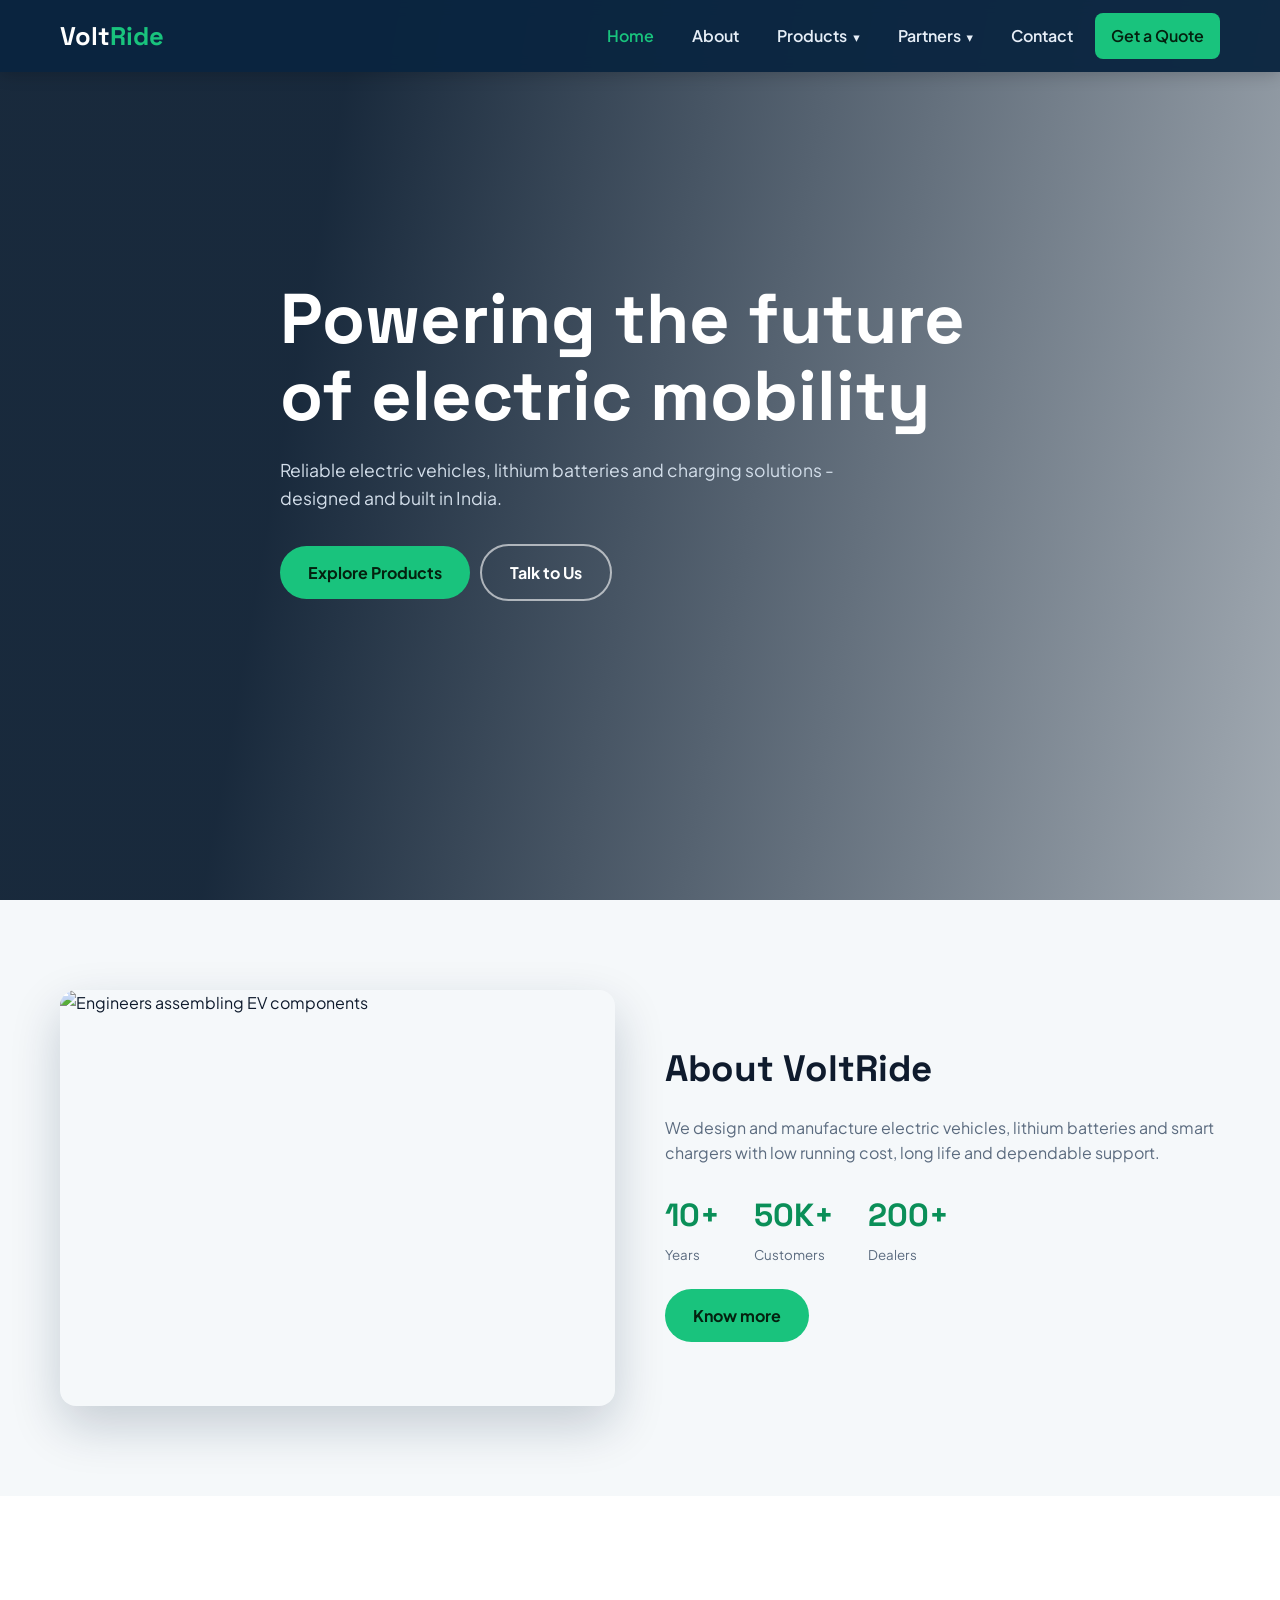
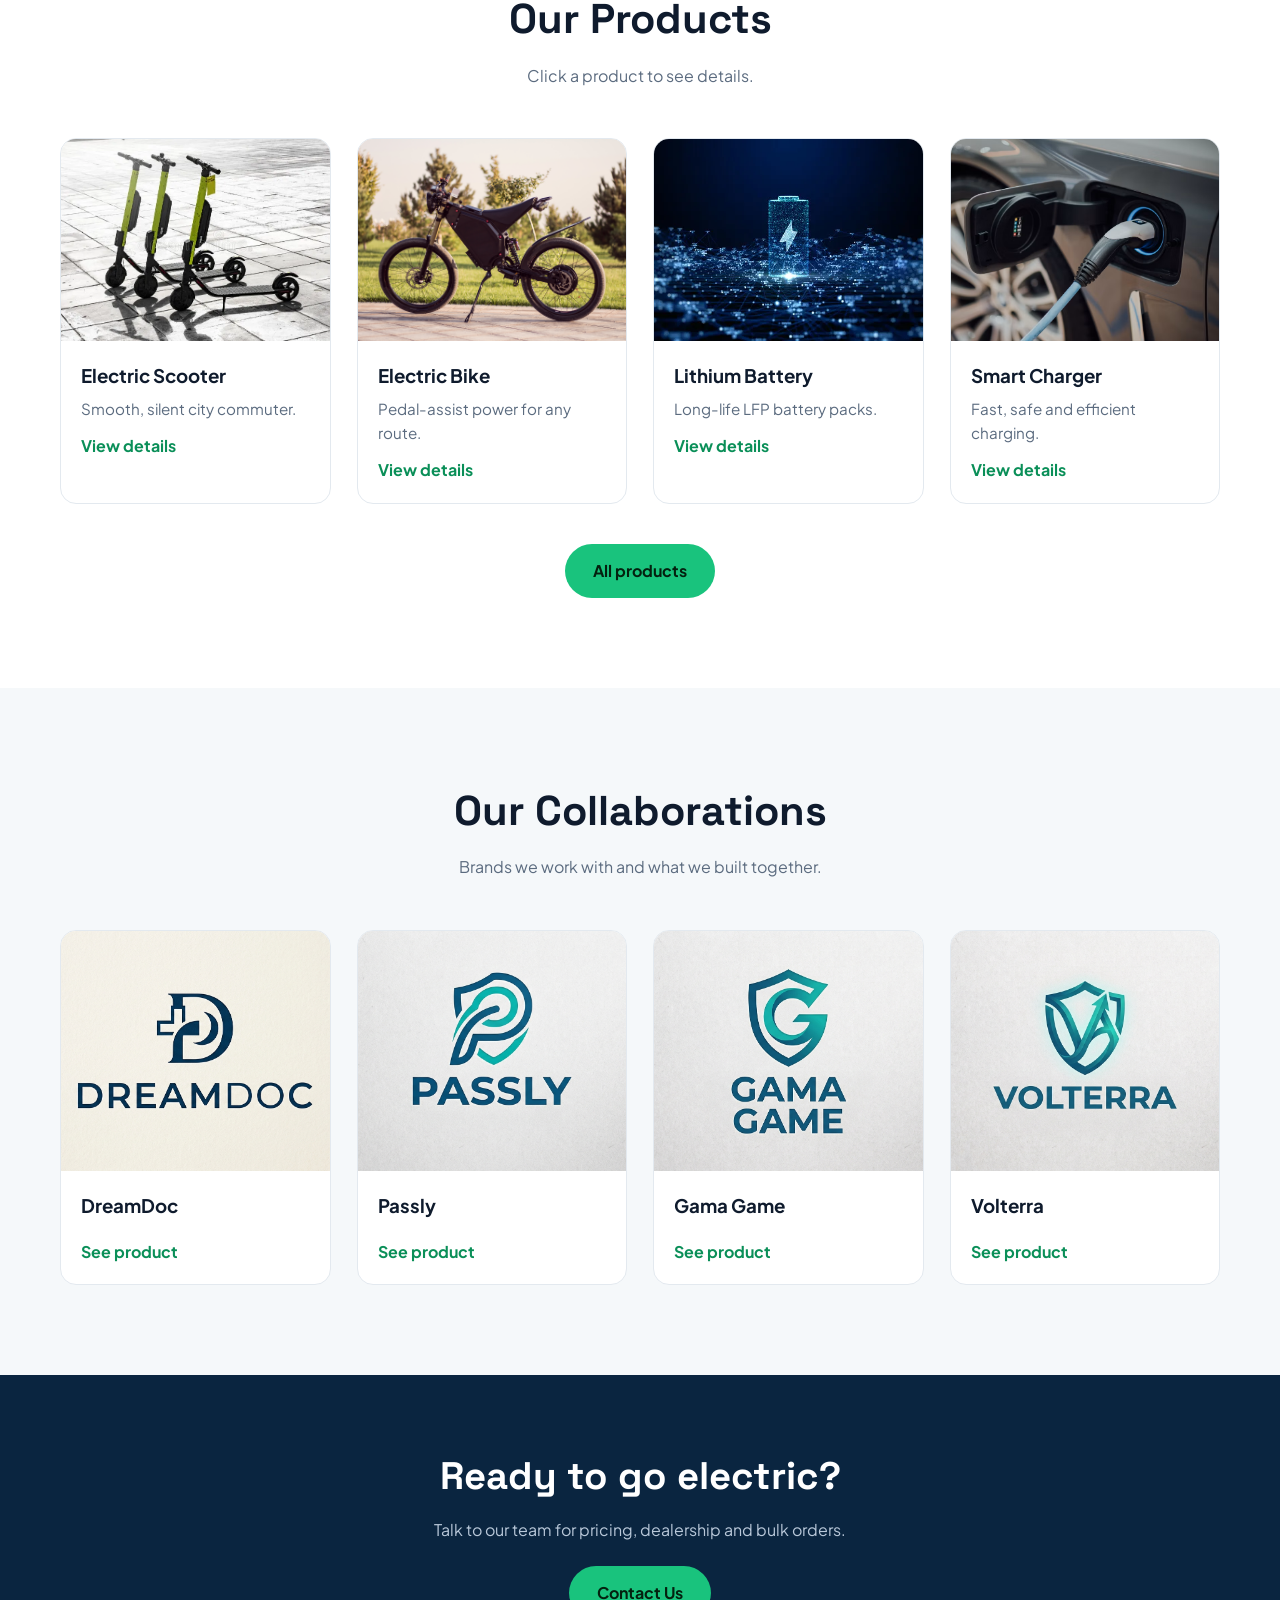
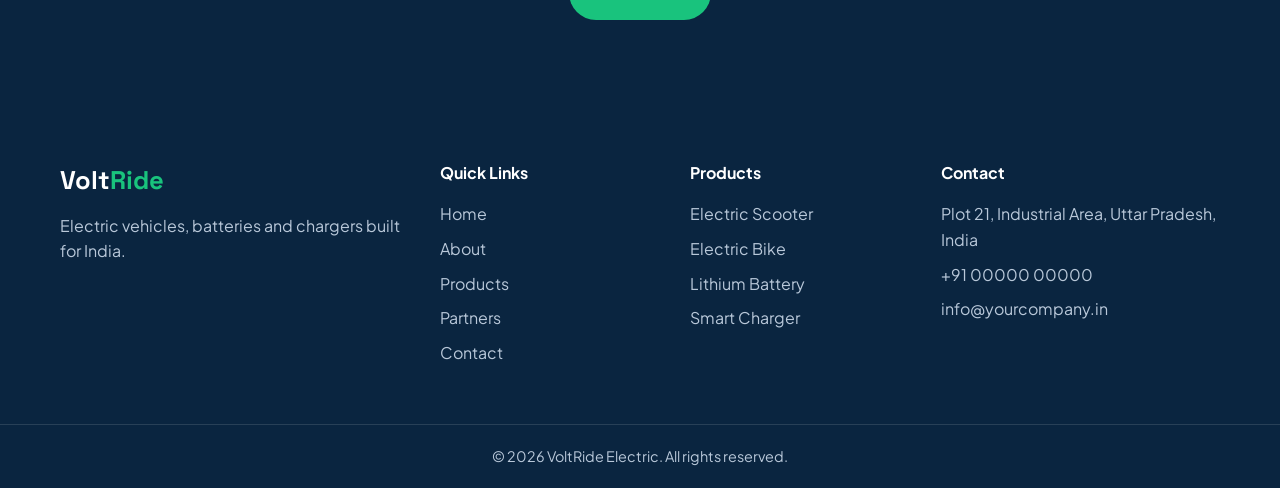
==== index.html @ cf6c4d72 "Initial website upload" ====
<!DOCTYPE html>
<html lang="en">

<head>
   <meta charset="UTF-8">
   <meta name="viewport" content="width=device-width, initial-scale=1">
   <title>Home | VoltRide Electric</title>
   <meta name="description"
      content="VoltRide Electric - electric scooters, bikes, lithium batteries and chargers made in India.">
   <link rel="preconnect" href="https://fonts.googleapis.com">
   <link
      href="https://fonts.googleapis.com/css2?family=Plus+Jakarta+Sans:wght@400;500;700&family=Space+Grotesk:wght@500;700&display=swap"
      rel="stylesheet">
   <link rel="stylesheet" href="style.css">
</head>

<body>
   <header>
      <div class="wrap nav"><a href="index.html" class="logo">Volt<span>Ride</span></a>
         <input type="checkbox" id="nav-toggle" aria-label="Menu"><label for="nav-toggle"
            class="burger"><span></span><span></span><span></span></label>
         <ul class="menu">
            <li><a href="index.html" class="active">Home</a></li>
            <li><a href="about.html">About</a></li>
            <li class="has-drop"><a href="products.html">Products</a>
               <div class="drop"><a href="products.html#p1">Electric Scooter</a><a href="products.html#p2">Electric
                     Bike</a><a href="products.html#p3">Lithium Battery</a><a href="products.html#p4">Smart Charger</a>
               </div>
            </li>
            <li class="has-drop"><a href="partners.html">Partners</a>
               <div class="drop"><a href="partners.html#b1">DreamDoc</a><a href="partners.html#b2">Passly</a><a
                     href="partners.html#b3">Gama Game</a><a href="partners.html#b4">volterra</a></div>
            </li>
            <li><a href="contact.html">Contact</a></li>
            <li><a href="contact.html" class="cta">Get a Quote</a></li>
         </ul>
      </div>
   </header>
   <section class="hero">
      <div class="wrap">
         <h1>Powering the future of electric mobility</h1>
         <p>Reliable electric vehicles, lithium batteries and charging solutions - designed and built in India.</p><a
            href="products.html" class="btn">Explore Products</a><a href="contact.html" class="btn ghost">Talk to Us</a>
      </div>
   </section>
   <section>
      <div class="wrap about"><img
            src="https://images.unsplash.com/photo-1581092160562-40aa08e78837?auto=format&fit=crop&w=1000&q=80"
            alt="Engineers assembling EV components" loading="lazy">
         <div>
            <h2>About VoltRide</h2>
            <p>We design and manufacture electric vehicles, lithium batteries and smart chargers with low running cost,
               long life and dependable support.</p>
            <div class="stats">
               <div><b>10+</b><small>Years</small></div>
               <div><b>50K+</b><small>Customers</small></div>
               <div><b>200+</b><small>Dealers</small></div>
            </div>
            <p style="margin-top:22px"><a class="btn" href="about.html">Know more</a></p>
         </div>
      </div>
   </section>
   <section class="alt">
      <div class="wrap">
         <div class="title">
            <h2>Our Products</h2>
            <p>Click a product to see details.</p>
         </div>
         <div class="grid"><a class="card" href="products.html#p1"><img
                  src="images/scoter.webp"
                  alt="Electric Scooter" loading="lazy">
               <div>
                  <h3>Electric Scooter</h3>
                  <p>Smooth, silent city commuter.</p><em>View details</em>
               </div>
            </a><a class="card" href="products.html#p2"><img
                  src="images/bike.jpg"
                  alt="Electric Bike" loading="lazy">
               <div>
                  <h3>Electric Bike</h3>
                  <p>Pedal-assist power for any route.</p><em>View details</em>
               </div>
            </a><a class="card" href="products.html#p3"><img
                  src="images/lithim.webp"
                  alt="Lithium Battery" loading="lazy">
               <div>
                  <h3>Lithium Battery</h3>
                  <p>Long-life LFP battery packs.</p><em>View details</em>
               </div>
            </a><a class="card" href="products.html#p4"><img
                  src="images/charger.avif"
                  alt="Smart Charger" loading="lazy">
               <div>
                  <h3>Smart Charger</h3>
                  <p>Fast, safe and efficient charging.</p><em>View details</em>
               </div>
            </a></div>
         <div class="more"><a class="btn" href="products.html">All products</a></div>
      </div>
   </section>
   <section>
      <div class="wrap">
         <div class="title">
            <h2>Our Collaborations</h2>
            <p>Brands we work with and what we built together.</p>
         </div>
         <div class="grid"><a class="card brand" href="partners.html#b1"><img
                  src="images/dreamdoc.png" alt="Brand Alpha logo"
                  loading="lazy">
               <div>
                  <h3>DreamDoc</h3><em>See product</em>
               </div>
            </a><a class="card brand" href="partners.html#b2"><img
                  src="images/passly.png" alt="Brand Beta logo" loading="lazy">
               <div>
                  <h3>Passly</h3><em>See product</em>
               </div>
            </a><a class="card brand" href="partners.html#b3"><img
                  src="images/gamagame.png" alt="Brand Gamma logo"
                  loading="lazy">
               <div>
                  <h3>Gama Game</h3><em>See product</em>
               </div>
            </a><a class="card brand" href="partners.html#b4"><img
                  src="images/volterra.png" alt="Brand Delta logo"
                  loading="lazy">
               <div>
                  <h3>Volterra</h3><em>See product</em>
               </div>
            </a></div>
      </div>
   </section>
   <section class="cta-band">
      <div class="wrap">
         <h2>Ready to go electric?</h2>
         <p>Talk to our team for pricing, dealership and bulk orders.</p><a href="contact.html" class="btn">Contact
            Us</a>
      </div>
   </section>
   <footer>
      <div class="wrap fgrid">
         <div><a href="index.html" class="logo">Volt<span>Ride</span></a>
            <p style="margin-top:12px">Electric vehicles, batteries and chargers built for India.</p>
         </div>
         <div>
            <h4>Quick Links</h4>
            <ul>
               <li><a href="index.html">Home</a></li>
               <li><a href="about.html">About</a></li>
               <li><a href="products.html">Products</a></li>
               <li><a href="partners.html">Partners</a></li>
               <li><a href="contact.html">Contact</a></li>
            </ul>
         </div>
         <div>
            <h4>Products</h4>
            <ul>
               <li><a href="products.html#p1">Electric Scooter</a></li>
               <li><a href="products.html#p2">Electric Bike</a></li>
               <li><a href="products.html#p3">Lithium Battery</a></li>
               <li><a href="products.html#p4">Smart Charger</a></li>
            </ul>
         </div>
         <div>
            <h4>Contact</h4>
            <ul>
               <li>Plot 21, Industrial Area, Uttar Pradesh, India</li>
               <li><a href="tel:+910000000000">+91 00000 00000</a></li>
               <li><a href="mailto:info@yourcompany.in">info@yourcompany.in</a></li>
            </ul>
         </div>
      </div>
      <div class="copy">&copy; 2026 VoltRide Electric. All rights reserved.</div>
   </footer>
</body>

</html>
---- style.css ----
/* ===== Tokens ===== */
:root {
   --ink: #0f1b2d;
   --navy: #0a2540;
   --green: #19c37d;
   --lime: #b8f34a;
   --bg: #f5f8fa;
   --card: #fff;
   --mut: #5b6b7f;
   --line: #e3e9ef;
   --r: 16px;
   --nav: 72px
}

* {
   box-sizing: border-box;
   margin: 0;
   padding: 0
}

html {
   scroll-behavior: smooth;
   scroll-padding-top: var(--nav)
}

body {
   font-family: 'Plus Jakarta Sans', system-ui, sans-serif;
   color: var(--ink);
   background: var(--bg);
   line-height: 1.6
}

img {
   max-width: 100%;
   display: block
}

a {
   color: inherit;
   text-decoration: none
}

ul {
   list-style: none
}

:focus-visible {
   outline: 3px solid var(--green);
   outline-offset: 2px
}

.wrap {
   max-width: 1200px;
   margin: 0 auto;
   padding: 0 20px
}

.btn {
   display: inline-block;
   padding: 14px 28px;
   border-radius: 50px;
   font-weight: 700;
   background: var(--green);
   color: #04210f;
   transition: .25s
}

.btn:hover {
   background: var(--lime);
   transform: translateY(-2px)
}

.btn.ghost {
   background: transparent;
   color: #fff;
   border: 2px solid rgba(255, 255, 255, .6);
   margin-left: 10px
}

.btn.ghost:hover {
   background: #fff;
   color: var(--navy)
}

/* ===== Fixed navbar + dropdown ===== */
header {
   position: fixed;
   top: 0;
   left: 0;
   right: 0;
   height: var(--nav);
   background: rgba(10, 37, 64, .96);
   backdrop-filter: blur(8px);
   z-index: 100;
   box-shadow: 0 2px 16px rgba(0, 0, 0, .2)
}

.nav {
   display: flex;
   align-items: center;
   justify-content: space-between;
   height: var(--nav)
}

.logo {
   font-family: 'Space Grotesk', sans-serif;
   font-size: 1.6rem;
   font-weight: 700;
   color: #fff
}

.logo span {
   color: var(--green)
}

.menu {
   display: flex;
   gap: 6px;
   align-items: center
}

.menu>li {
   position: relative
}

.menu>li>a {
   display: block;
   padding: 10px 16px;
   color: #e6eef7;
   font-weight: 600;
   border-radius: 8px;
   transition: .2s
}

.menu>li>a:hover {
   color: var(--green)
}

.drop {
   position: absolute;
   top: 100%;
   left: 0;
   min-width: 220px;
   background: #fff;
   border-radius: 12px;
   box-shadow: 0 14px 40px rgba(0, 0, 0, .2);
   padding: 8px;
   opacity: 0;
   visibility: hidden;
   transform: translateY(10px);
   transition: .25s
}

.drop a {
   display: block;
   padding: 10px 14px;
   border-radius: 8px;
   color: var(--ink);
   font-weight: 500
}

.drop a:hover {
   background: var(--bg);
   color: #0a8f58
}

.has-drop:hover .drop,
.has-drop:focus-within .drop {
   opacity: 1;
   visibility: visible;
   transform: none
}

.has-drop>a::after {
   content: "\25BE";
   margin-left: 6px;
   font-size: .8em
}

.cta {
   background: var(--green);
   color: #04210f !important
}

#nav-toggle {
   display: none
}

.burger {
   display: none;
   cursor: pointer;
   width: 28px;
   height: 20px;
   flex-direction: column;
   justify-content: space-between
}

.burger span {
   height: 3px;
   background: #fff;
   border-radius: 3px
}

/* ===== Hero ===== */
.hero {
   min-height: 100vh;
   display: flex;
   align-items: center;
   color: #fff;
   padding-top: var(--nav);
   background: linear-gradient(100deg, rgba(6, 24, 44, .92) 25%, rgba(6, 24, 44, .35)), url(https://images.unsplash.com/photo-1593941707882-a5bba14938c7?auto=format&fit=crop&w=1920&q=80) center/cover
}

.hero h1 {
   font-family: 'Space Grotesk', sans-serif;
   font-size: clamp(2.2rem, 6vw, 4.4rem);
   line-height: 1.1;
   max-width: 720px;
   margin-bottom: 20px
}

.hero p {
   max-width: 560px;
   font-size: 1.1rem;
   color: #d3deea;
   margin-bottom: 32px
}

/* ===== Sections ===== */
section {
   padding: 90px 0
}

.title {
   text-align: center;
   max-width: 640px;
   margin: 0 auto 50px
}

.title h2 {
   font-family: 'Space Grotesk', sans-serif;
   font-size: clamp(1.8rem, 4vw, 2.6rem);
   margin-bottom: 10px
}

.title p {
   color: var(--mut)
}

.about {
   display: grid;
   grid-template-columns: 1fr 1fr;
   gap: 50px;
   align-items: center
}

.about img {
   border-radius: var(--r);
   aspect-ratio: 4/3;
   object-fit: cover;
   width: 100%;
   box-shadow: 0 20px 50px rgba(10, 37, 64, .2)
}

.about h2 {
   font-family: 'Space Grotesk', sans-serif;
   font-size: 2.3rem;
   margin-bottom: 16px
}

.about p {
   color: var(--mut);
   margin-bottom: 14px
}

.stats {
   display: flex;
   gap: 34px;
   margin-top: 24px;
   flex-wrap: wrap
}

.stats b {
   display: block;
   font-size: 2rem;
   color: #0a8f58;
   font-family: 'Space Grotesk', sans-serif
}

.stats small {
   color: var(--mut)
}

/* ===== Cards (products + brands) ===== */
.grid {
   display: grid;
   grid-template-columns: repeat(auto-fit, minmax(260px, 1fr));
   gap: 26px
}

.card {
   display: block;
   background: var(--card);
   border-radius: var(--r);
   overflow: hidden;
   border: 1px solid var(--line);
   transition: .3s
}

.card:hover {
   transform: translateY(-8px);
   box-shadow: 0 22px 44px rgba(10, 37, 64, .15)
}

.card img {
   width: 100%;
   aspect-ratio: 4/3;
   object-fit: cover
}

.card div {
   padding: 20px
}

.card h3 {
   margin-bottom: 6px
}

.card p {
   color: var(--mut);
   font-size: .95rem
}

.card em {
   display: inline-block;
   margin-top: 12px;
   color: #0a8f58;
   font-style: normal;
   font-weight: 700
}

.alt {
   background: #fff
}

.brand img {
width: 100%;
   height: 240px;
   aspect-ratio: auto;
   object-fit: cover;
   object-position: center;
   padding: 0;
   background: #eef3f7;
}

/* ===== Modal (CSS only, :target) ===== */
.modal {
   position: fixed;
   inset: 0;
   background: rgba(6, 24, 44, .75);
   z-index: 200;
   display: flex;
   align-items: center;
   justify-content: center;
   padding: 20px;
   opacity: 0;
   visibility: hidden;
   transition: .3s
}

.modal:target {
   opacity: 1;
   visibility: visible
}

.box {
   position: relative;
   background: #fff;
   border-radius: 20px;
   max-width: 880px;
   width: 100%;
   max-height: 90vh;
   overflow: auto;
   display: grid;
   grid-template-columns: 1fr 1fr;
   transform: scale(.94);
   transition: .3s
}

.modal:target .box {
   transform: none
}

.box img {
   width: 100%;
   height: 100%;
   min-height: 300px;
   object-fit: cover
}

.box .info {
   padding: 34px
}

.box h3 {
   font-family: 'Space Grotesk', sans-serif;
   font-size: 1.7rem;
   margin-bottom: 10px
}

.box p {
   color: var(--mut);
   margin-bottom: 14px
}

.box li {
   padding: 6px 0 6px 26px;
   position: relative
}

.box li::before {
   content: "\2713";
   position: absolute;
   left: 0;
   color: var(--green);
   font-weight: 800
}

.close {
   position: absolute;
   top: 12px;
   right: 14px;
   width: 38px;
   height: 38px;
   border-radius: 50%;
   background: var(--navy);
   color: #fff;
   display: grid;
   place-items: center;
   font-size: 1.3rem;
   z-index: 2
}

.close:hover {
   background: var(--green);
   color: #04210f
}

/* ===== Footer ===== */
footer {
   background: var(--navy);
   color: #b9c8d9;
   padding: 70px 0 0
}

.fgrid {
   display: grid;
   grid-template-columns: 1.6fr 1fr 1fr 1.3fr;
   gap: 36px
}

footer h4 {
   color: #fff;
   margin-bottom: 16px
}

footer li {
   margin-bottom: 9px
}

footer a:hover {
   color: var(--green)
}

.copy {
   border-top: 1px solid rgba(255, 255, 255, .12);
   margin-top: 50px;
   padding: 20px 0;
   text-align: center;
   font-size: .9rem
}

/* ===== Responsive ===== */
@media(max-width:900px) {
   .burger {
      display: flex
   }

   .menu {
      position: absolute;
      top: var(--nav);
      left: 0;
      right: 0;
      background: var(--navy);
      flex-direction: column;
      align-items: stretch;
      padding: 10px 20px 20px;
      max-height: 0;
      overflow: hidden;
      padding-block: 0;
      transition: .35s
   }

   #nav-toggle:checked~.menu {
      max-height: 80vh;
      overflow: auto;
      padding-block: 10px 20px
   }

   .drop {
      position: static;
      opacity: 1;
      visibility: visible;
      transform: none;
      background: transparent;
      box-shadow: none;
      display: none;
      padding: 0 0 0 14px
   }

   .drop a {
      color: #b9c8d9
   }

   .has-drop:hover .drop,
   .has-drop:focus-within .drop {
      display: block
   }

   .about,
   .box,
   .fgrid {
      grid-template-columns: 1fr
   }

   .fgrid {
      gap: 28px
   }

   .box img {
      min-height: 220px;
      max-height: 260px
   }

   section {
      padding: 64px 0
   }

   .btn.ghost {
      margin: 12px 0 0
   }
}

@media(prefers-reduced-motion:reduce) {
   * {
      transition: none !important;
      scroll-behavior: auto !important
   }
}

/* ===== Multi-page additions ===== */
.menu>li>a.active {
   color: var(--green)
}

.banner {
   padding: calc(var(--nav) + 70px) 0 70px;
   color: #fff;
   text-align: center;
   background: linear-gradient(rgba(6, 24, 44, .85), rgba(6, 24, 44, .85)), url(https://images.unsplash.com/photo-1593941707882-a5bba14938c7?auto=format&fit=crop&w=1600&q=80) center/cover
}

.banner h1 {
   font-family: 'Space Grotesk', sans-serif;
   font-size: clamp(2rem, 5vw, 3.2rem)
}

.banner p {
   color: #c9d6e4;
   margin-top: 8px
}

.values {
   display: grid;
   grid-template-columns: repeat(auto-fit, minmax(240px, 1fr));
   gap: 24px
}

.value {
   background: #fff;
   border: 1px solid var(--line);
   border-radius: var(--r);
   padding: 28px
}

.value h3 {
   margin-bottom: 8px;
   color: #0a8f58
}

.value p {
   color: var(--mut)
}

.cta-band {
   background: var(--navy);
   color: #fff;
   text-align: center;
   padding: 70px 0
}

.cta-band h2 {
   font-family: 'Space Grotesk', sans-serif;
   font-size: clamp(1.6rem, 4vw, 2.4rem);
   margin-bottom: 10px
}

.cta-band p {
   color: #b9c8d9;
   margin-bottom: 24px
}

.more {
   text-align: center;
   margin-top: 40px
}

.contact {
   display: grid;
   grid-template-columns: 1.2fr 1fr;
   gap: 40px
}

form {
   background: #fff;
   border: 1px solid var(--line);
   border-radius: var(--r);
   padding: 32px;
   display: grid;
   gap: 16px
}

label.f {
   display: grid;
   gap: 6px;
   font-weight: 600;
   font-size: .95rem
}

input,
textarea,
select {
   font: inherit;
   padding: 13px 14px;
   border: 1px solid #cfd8e1;
   border-radius: 10px;
   background: #fff;
   width: 100%
}

input:focus,
textarea:focus,
select:focus {
   outline: 3px solid rgba(25, 195, 125, .4);
   border-color: var(--green)
}

textarea {
   min-height: 140px;
   resize: vertical
}

form .btn {
   border: 0;
   cursor: pointer;
   font: inherit;
   font-weight: 700
}

.cinfo {
   display: grid;
   gap: 18px;
   align-content: start
}

.cinfo div {
   background: #fff;
   border: 1px solid var(--line);
   border-radius: var(--r);
   padding: 22px
}

.cinfo b {
   display: block;
   margin-bottom: 4px
}

.cinfo span,
.cinfo a {
   color: var(--mut)
}

.map {
   border: 0;
   width: 100%;
   height: 260px;
   border-radius: var(--r)
}

@media(max-width:900px) {
   .contact {
      grid-template-columns: 1fr
   }
}
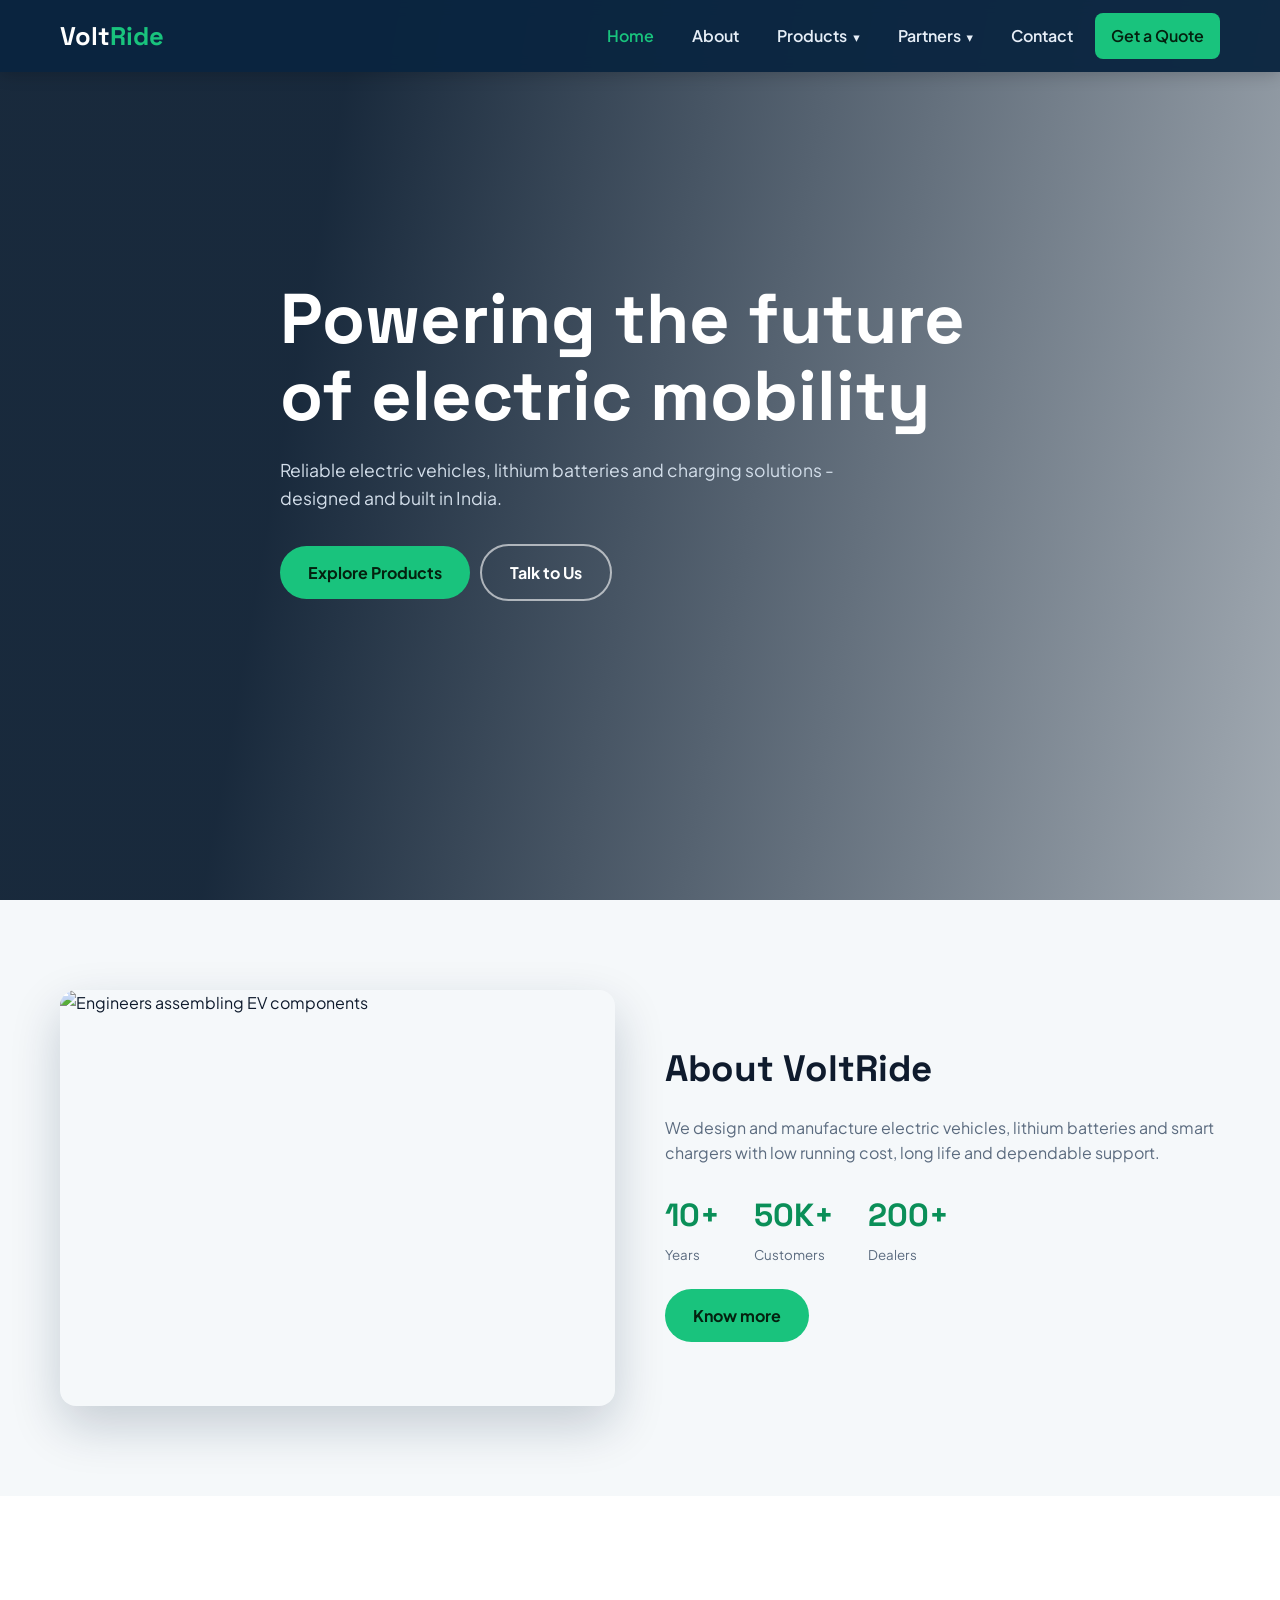
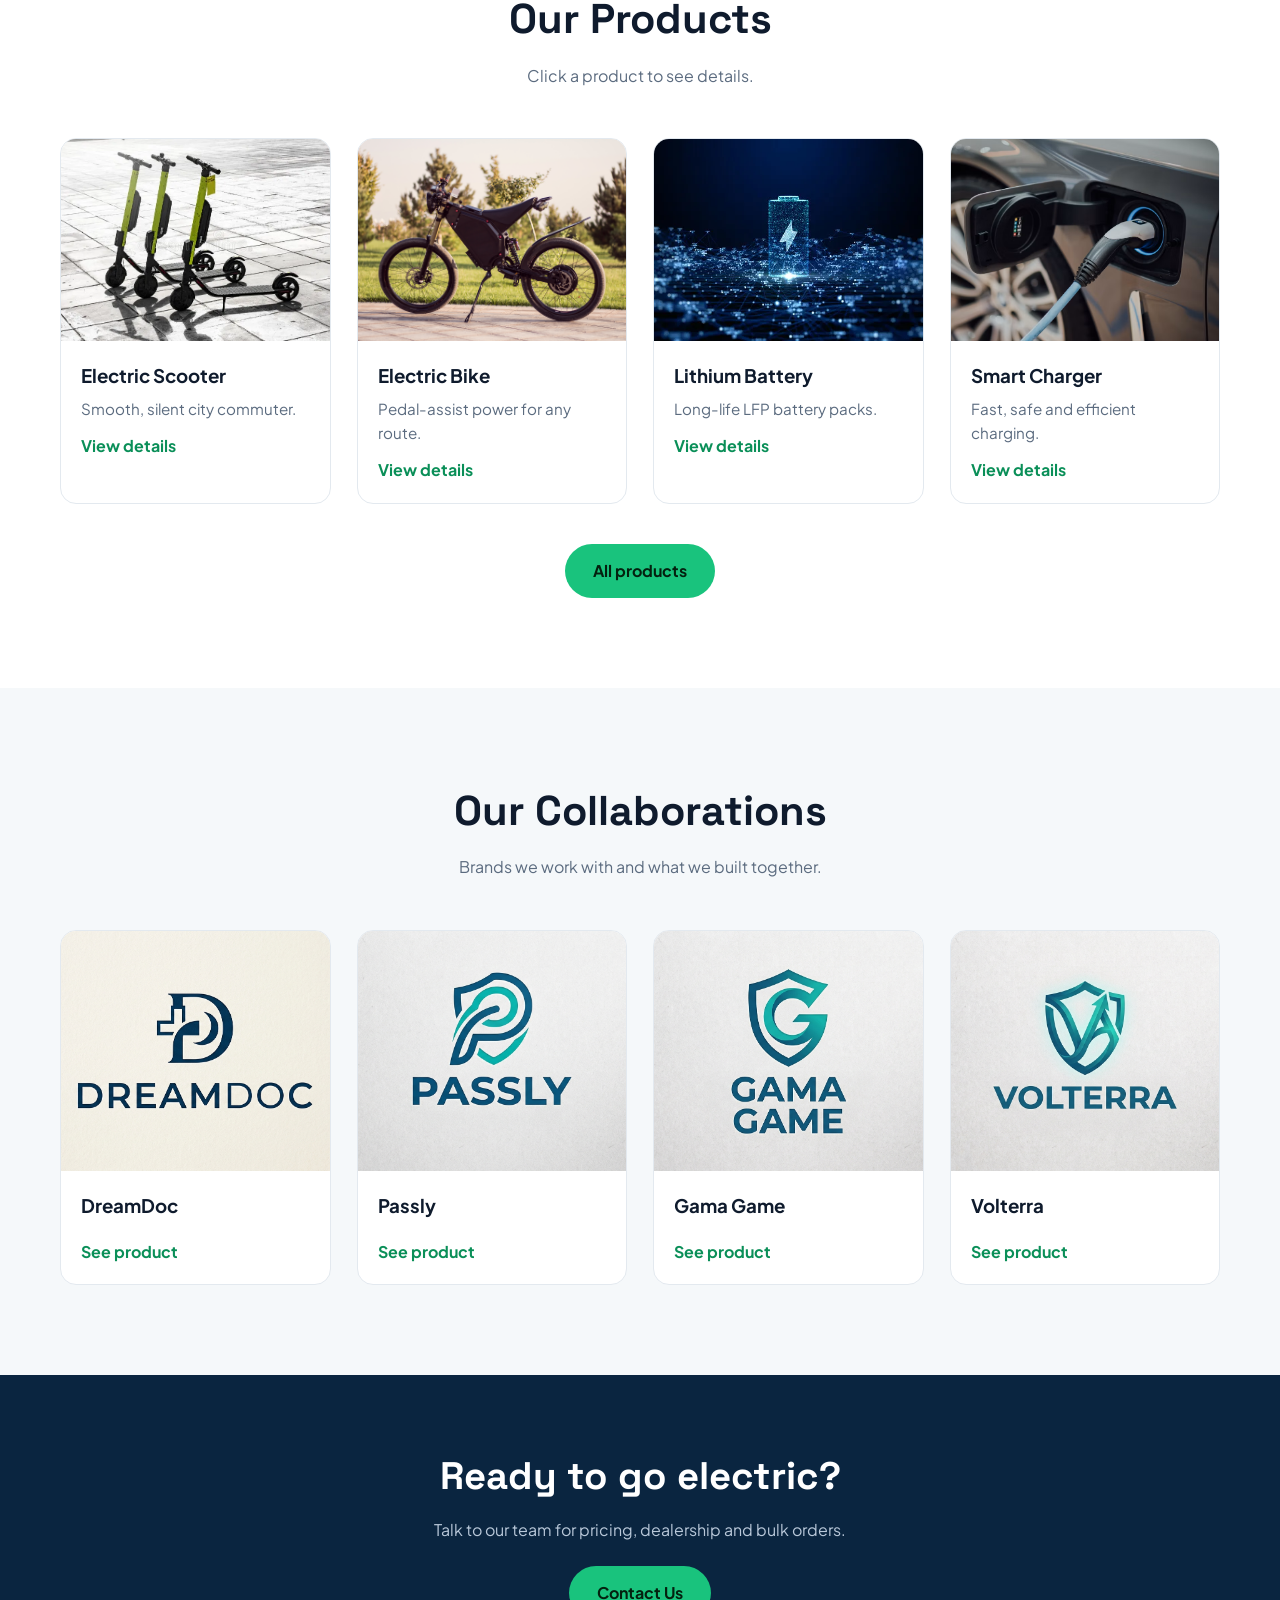
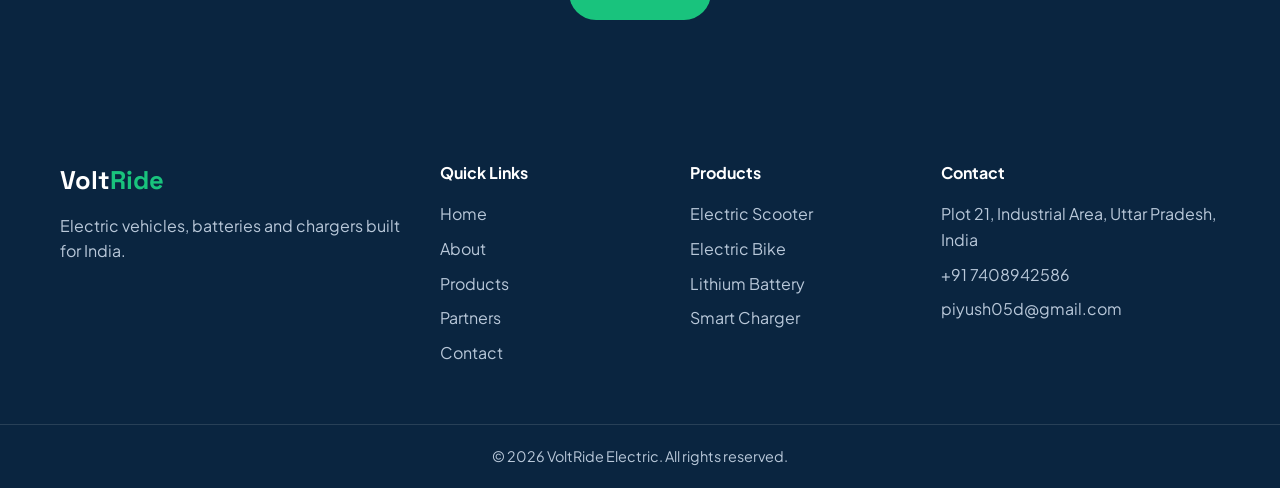
==== commit 18bd6d96: "Update footer email" ====
--- a/index.html
+++ b/index.html
@@ -66,30 +66,25 @@
             <h2>Our Products</h2>
             <p>Click a product to see details.</p>
          </div>
-         <div class="grid"><a class="card" href="products.html#p1"><img
-                  src="images/scoter.webp"
-                  alt="Electric Scooter" loading="lazy">
+         <div class="grid"><a class="card" href="products.html#p1"><img src="images/scoter.webp" alt="Electric Scooter"
+                  loading="lazy">
                <div>
                   <h3>Electric Scooter</h3>
                   <p>Smooth, silent city commuter.</p><em>View details</em>
                </div>
-            </a><a class="card" href="products.html#p2"><img
-                  src="images/bike.jpg"
-                  alt="Electric Bike" loading="lazy">
+            </a><a class="card" href="products.html#p2"><img src="images/bike.jpg" alt="Electric Bike" loading="lazy">
                <div>
                   <h3>Electric Bike</h3>
                   <p>Pedal-assist power for any route.</p><em>View details</em>
                </div>
-            </a><a class="card" href="products.html#p3"><img
-                  src="images/lithim.webp"
-                  alt="Lithium Battery" loading="lazy">
+            </a><a class="card" href="products.html#p3"><img src="images/lithim.webp" alt="Lithium Battery"
+                  loading="lazy">
                <div>
                   <h3>Lithium Battery</h3>
                   <p>Long-life LFP battery packs.</p><em>View details</em>
                </div>
-            </a><a class="card" href="products.html#p4"><img
-                  src="images/charger.avif"
-                  alt="Smart Charger" loading="lazy">
+            </a><a class="card" href="products.html#p4"><img src="images/charger.avif" alt="Smart Charger"
+                  loading="lazy">
                <div>
                   <h3>Smart Charger</h3>
                   <p>Fast, safe and efficient charging.</p><em>View details</em>
@@ -104,25 +99,22 @@
             <h2>Our Collaborations</h2>
             <p>Brands we work with and what we built together.</p>
          </div>
-         <div class="grid"><a class="card brand" href="partners.html#b1"><img
-                  src="images/dreamdoc.png" alt="Brand Alpha logo"
-                  loading="lazy">
+         <div class="grid"><a class="card brand" href="partners.html#b1"><img src="images/dreamdoc.png"
+                  alt="Brand Alpha logo" loading="lazy">
                <div>
                   <h3>DreamDoc</h3><em>See product</em>
                </div>
-            </a><a class="card brand" href="partners.html#b2"><img
-                  src="images/passly.png" alt="Brand Beta logo" loading="lazy">
+            </a><a class="card brand" href="partners.html#b2"><img src="images/passly.png" alt="Brand Beta logo"
+                  loading="lazy">
                <div>
                   <h3>Passly</h3><em>See product</em>
                </div>
-            </a><a class="card brand" href="partners.html#b3"><img
-                  src="images/gamagame.png" alt="Brand Gamma logo"
+            </a><a class="card brand" href="partners.html#b3"><img src="images/gamagame.png" alt="Brand Gamma logo"
                   loading="lazy">
                <div>
                   <h3>Gama Game</h3><em>See product</em>
                </div>
-            </a><a class="card brand" href="partners.html#b4"><img
-                  src="images/volterra.png" alt="Brand Delta logo"
+            </a><a class="card brand" href="partners.html#b4"><img src="images/volterra.png" alt="Brand Delta logo"
                   loading="lazy">
                <div>
                   <h3>Volterra</h3><em>See product</em>
@@ -165,8 +157,8 @@
             <h4>Contact</h4>
             <ul>
                <li>Plot 21, Industrial Area, Uttar Pradesh, India</li>
-               <li><a href="tel:+910000000000">+91 00000 00000</a></li>
-               <li><a href="mailto:info@yourcompany.in">info@yourcompany.in</a></li>
+               <li><a href="tel:+917408942586">+91 7408942586</a></li>
+               <li><a href="mailto:piyush05d@gmail.com">piyush05d@gmail.com</a></li>
             </ul>
          </div>
       </div>
